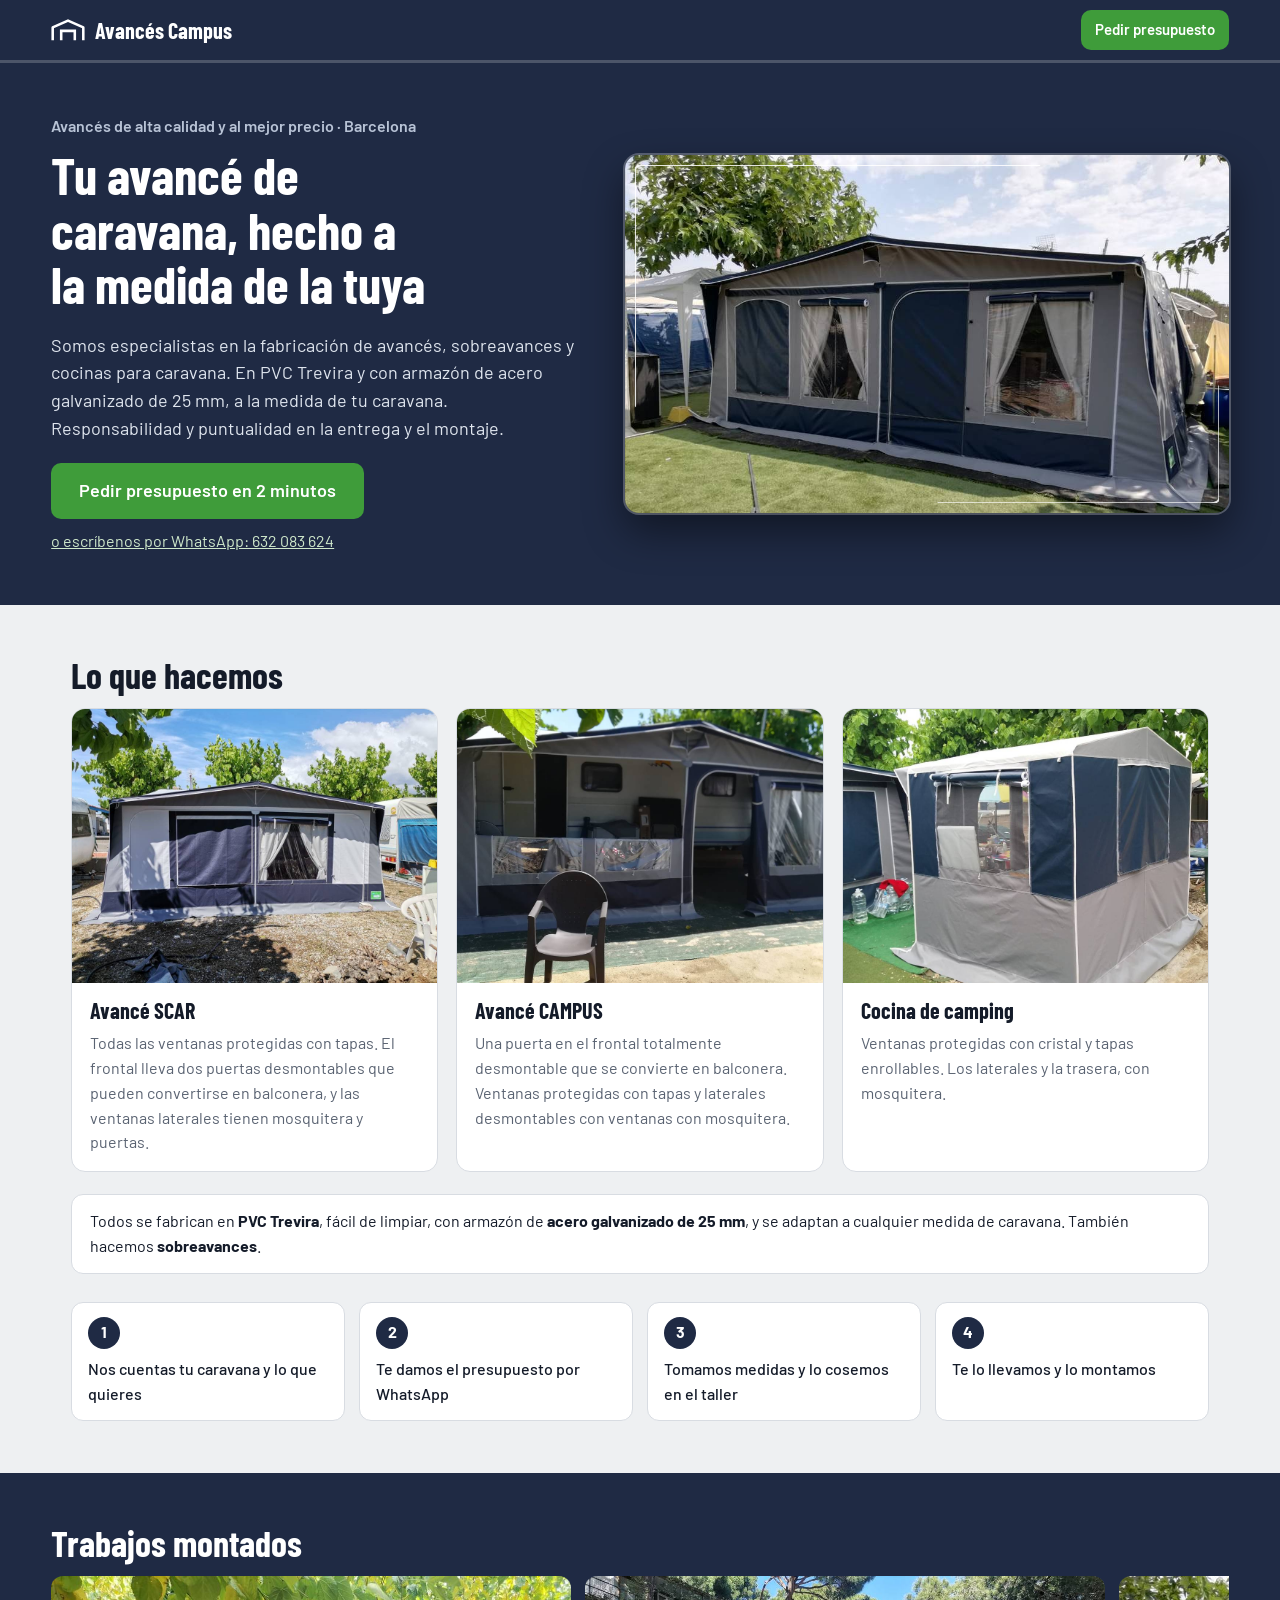
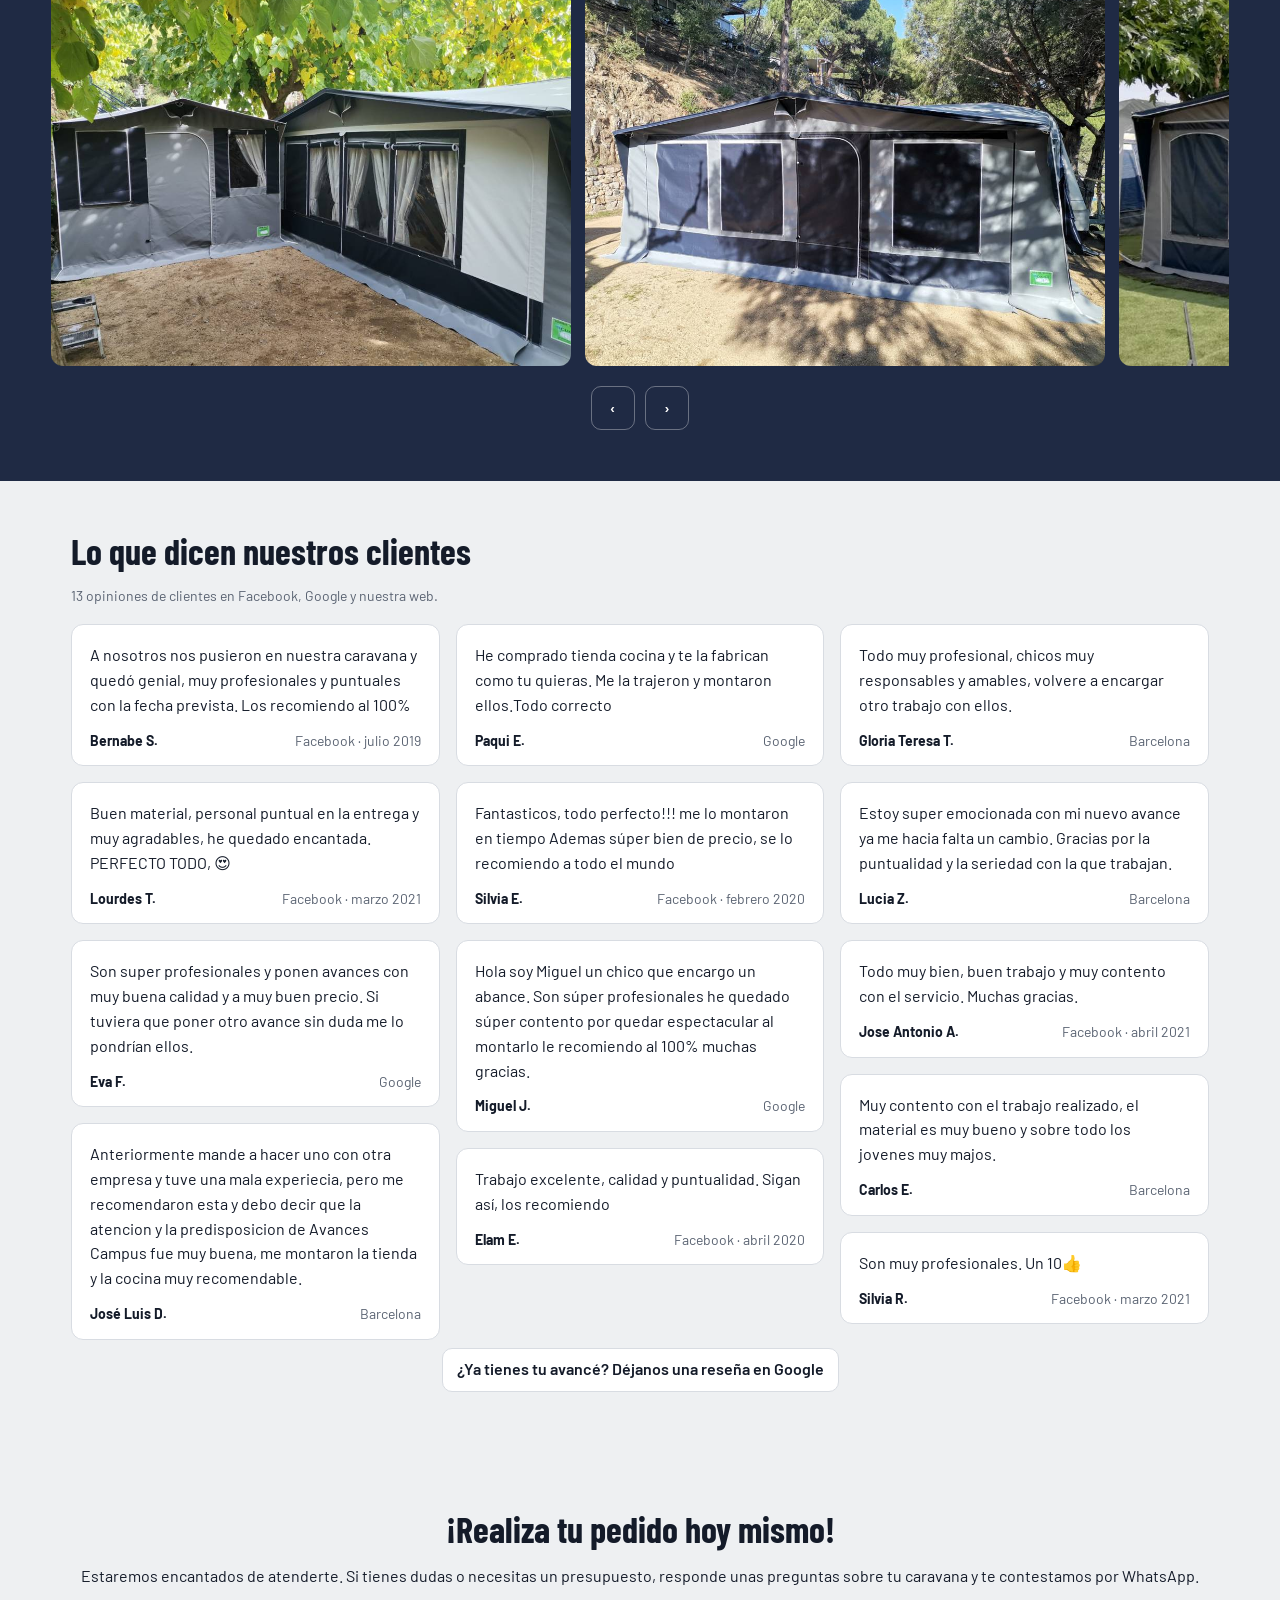
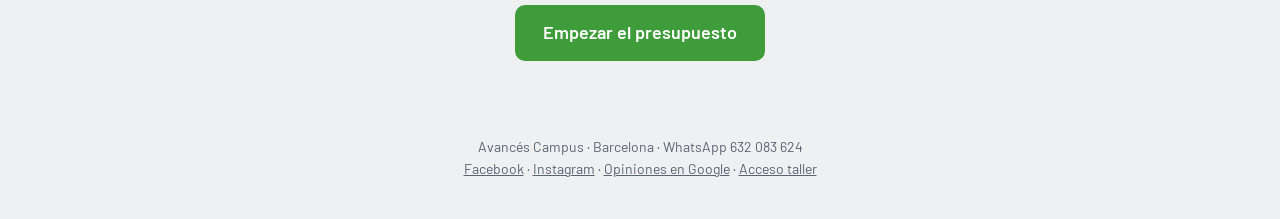
==== public/index.html @ 30e633c8 "Web de Avancés Campus: presupuesto por WhatsApp, reseñas y tablero del taller Co-Authored-By: Claude" ====
<!DOCTYPE html>
<html lang="es">
<head>
<meta charset="utf-8">
<meta name="viewport" content="width=device-width, initial-scale=1">
<title>Avancés Campus · Presupuesto</title>
<link rel="preconnect" href="https://fonts.googleapis.com">
<link rel="preconnect" href="https://fonts.gstatic.com" crossorigin>
<link href="https://fonts.googleapis.com/css2?family=Barlow+Condensed:wght@600;700&family=Barlow:wght@400;500;600&display=swap" rel="stylesheet">
<link rel="stylesheet" href="app.css">
</head>
<body>

<!-- ============ CARA DEL CLIENTE ============ -->
<div id="v-inicio" class="vista">
  <header class="top">
    <a class="marca" href="#"><span class="logo" aria-hidden="true">
      <svg viewBox="0 0 40 28"><path d="M2 26V11L20 3l18 8v15" fill="none" stroke="currentColor" stroke-width="3" stroke-linejoin="round"/><path d="M12 26V15h16v11" fill="none" stroke="currentColor" stroke-width="3"/></svg>
    </span>Avancés Campus</a>
    <a class="btn btn-sm" href="#presupuesto">Pedir presupuesto</a>
  </header>

  <section class="hero">
    <div class="hero-txt">
      <p class="kicker">Avancés de alta calidad y al mejor precio · Barcelona</p>
      <h1>Tu avancé de caravana, hecho a la medida de la tuya</h1>
      <p class="lead">Somos especialistas en la fabricación de avancés, sobreavances y cocinas para caravana. En PVC Trevira y con armazón de acero galvanizado de 25 mm, a la medida de tu caravana. Responsabilidad y puntualidad en la entrega y el montaje.</p>
      <div class="hero-cta">
        <a class="btn btn-big" href="#presupuesto">Pedir presupuesto en 2 minutos</a>
        <a class="link-wa" href="https://wa.me/34632083624" target="_blank" rel="noopener">o escríbenos por WhatsApp: 632 083 624</a>
      </div>
    </div>
    <figure class="hero-foto" id="hero3d"><img src="fotos/hero.jpg" alt="Avancé azul marino y gris montado en una caravana sobre césped" width="1000" height="593">
      <svg class="costura" viewBox="0 0 100 100" preserveAspectRatio="none" aria-hidden="true"><rect x="0" y="0" width="100" height="100" rx="1.5" pathLength="100"/></svg></figure>
  </section>

  <section class="band">
    <h2>Lo que hacemos</h2>
    <div class="productos">
      <article class="prod">
        <img src="fotos/frente.jpg" alt="Avancé con ventana con cortinas y panel delantero" loading="lazy" width="1000" height="750">
        <h3>Avancé SCAR</h3>
        <p>Todas las ventanas protegidas con tapas. El frontal lleva dos puertas desmontables que pueden convertirse en balconera, y las ventanas laterales tienen mosquitera y puertas.</p>
      </article>
      <article class="prod">
        <img src="fotos/abierto.jpg" alt="Avancé con el frontal abierto tipo balcón" loading="lazy" width="1000" height="1000">
        <h3>Avancé CAMPUS</h3>
        <p>Una puerta en el frontal totalmente desmontable que se convierte en balconera. Ventanas protegidas con tapas y laterales desmontables con ventanas con mosquitera.</p>
      </article>
      <article class="prod">
        <img src="fotos/cocina.jpg" alt="Cocina de camping de lona azul y gris" loading="lazy" width="1000" height="1000">
        <h3>Cocina de camping</h3>
        <p>Ventanas protegidas con cristal y tapas enrollables. Los laterales y la trasera, con mosquitera.</p>
      </article>
    </div>
    <p class="carac">Todos se fabrican en <b>PVC Trevira</b>, fácil de limpiar, con armazón de <b>acero galvanizado de 25 mm</b>, y se adaptan a cualquier medida de caravana. También hacemos <b>sobreavances</b>.</p>
    <ul class="pasos">
      <li><b>1</b>Nos cuentas tu caravana y lo que quieres</li>
      <li><b>2</b>Te damos el presupuesto por WhatsApp</li>
      <li><b>3</b>Tomamos medidas y lo cosemos en el taller</li>
      <li><b>4</b>Te lo llevamos y lo montamos</li>
    </ul>
  </section>

  <section class="band band-oscura">
    <h2>Trabajos montados</h2>
    <div class="galeria" id="galeria" tabindex="0">
      <img src="fotos/doble.jpg" alt="Avancé y sobreavance grises bajo un árbol">
      <img src="fotos/pinar.jpg" alt="Avancé gris y negro en un camping de pinos">
      <img src="fotos/hero.jpg" alt="Avancé azul marino y gris de lado">
      <img src="fotos/frente.jpg" alt="Avancé azul y gris de frente">
    </div>
    <div class="gal-nav"><button class="btn-ghost" data-gal="-1" aria-label="Foto anterior">‹</button><button class="btn-ghost" data-gal="1" aria-label="Foto siguiente">›</button></div>
  </section>

  <section class="band" id="opiniones">
    <h2>Lo que dicen nuestros clientes</h2>
    <p class="nota">13 opiniones de clientes en Facebook, Google y nuestra web.</p>
    <div class="resenas"><blockquote class="resena"><p>A nosotros nos pusieron en nuestra caravana y quedó genial, muy profesionales y puntuales con la fecha prevista. Los recomiendo al 100%</p><footer><b>Bernabe S.</b><span>Facebook · julio 2019</span></footer></blockquote><blockquote class="resena"><p>Buen material, personal puntual en la entrega y muy  agradables, he quedado encantada. PERFECTO TODO, 😍</p><footer><b>Lourdes T.</b><span>Facebook · marzo 2021</span></footer></blockquote><blockquote class="resena"><p>Son super profesionales y ponen avances con muy buena calidad y a muy buen precio. Si tuviera que poner otro avance sin duda me lo pondrían ellos.</p><footer><b>Eva F.</b><span>Google</span></footer></blockquote><blockquote class="resena"><p>Anteriormente mande a hacer uno con otra empresa y tuve una mala experiecia, pero me recomendaron esta y debo decir que la atencion y la predisposicion de Avances Campus fue muy buena, me montaron la tienda y la cocina muy recomendable.</p><footer><b>José Luis D.</b><span>Barcelona</span></footer></blockquote><blockquote class="resena"><p>He comprado tienda cocina y te la fabrican como tu quieras. Me la trajeron y montaron ellos.Todo correcto</p><footer><b>Paqui E.</b><span>Google</span></footer></blockquote><blockquote class="resena"><p>Fantasticos, todo perfecto!!! me lo montaron en tiempo  Ademas súper bien de precio, se lo recomiendo a todo el mundo</p><footer><b>Silvia E.</b><span>Facebook · febrero 2020</span></footer></blockquote><blockquote class="resena"><p>Hola soy Miguel un chico que encargo un abance. Son súper profesionales he quedado súper contento por quedar espectacular al montarlo le recomiendo al 100% muchas gracias.</p><footer><b>Miguel J.</b><span>Google</span></footer></blockquote><blockquote class="resena"><p>Trabajo excelente, calidad y puntualidad. Sigan así, los recomiendo</p><footer><b>Elam E.</b><span>Facebook · abril 2020</span></footer></blockquote><blockquote class="resena"><p>Todo muy profesional, chicos muy responsables y amables, volvere a encargar otro trabajo con ellos.</p><footer><b>Gloria Teresa T.</b><span>Barcelona</span></footer></blockquote><blockquote class="resena"><p>Estoy super emocionada con mi nuevo avance ya me hacia falta un cambio. Gracias por la puntualidad y la seriedad con la que trabajan.</p><footer><b>Lucia Z.</b><span>Barcelona</span></footer></blockquote><blockquote class="resena"><p>Todo muy bien, buen trabajo y muy contento con el servicio. Muchas gracias.</p><footer><b>Jose Antonio A.</b><span>Facebook · abril 2021</span></footer></blockquote><blockquote class="resena"><p>Muy contento con el trabajo realizado, el material es muy bueno y sobre todo los jovenes muy majos.</p><footer><b>Carlos E.</b><span>Barcelona</span></footer></blockquote><blockquote class="resena"><p>Son muy profesionales. Un 10👍</p><footer><b>Silvia R.</b><span>Facebook · marzo 2021</span></footer></blockquote></div>
    <p class="resena-cta"><a class="btn-ghost" href="https://g.page/r/CXSNRuQOZRI6EBE/review" target="_blank" rel="noopener">¿Ya tienes tu avancé? Déjanos una reseña en Google</a></p>
  </section>

  <section class="band cierre">
    <h2>¡Realiza tu pedido hoy mismo!</h2>
    <p>Estaremos encantados de atenderte. Si tienes dudas o necesitas un presupuesto, responde unas preguntas sobre tu caravana y te contestamos por WhatsApp.</p>
    <a class="btn btn-big" href="#presupuesto">Empezar el presupuesto</a>
  </section>
  <footer class="pie">Avancés Campus · Barcelona · WhatsApp 632 083 624<br><a href="https://www.facebook.com/CampusAvance" target="_blank" rel="noopener">Facebook</a> · <a href="https://instagram.com/avancescampus" target="_blank" rel="noopener">Instagram</a> · <a href="https://g.page/r/CXSNRuQOZRI6EBE/review" target="_blank" rel="noopener">Opiniones en Google</a> · <a href="#taller">Acceso taller</a></footer>
</div>

<div id="v-presupuesto" class="vista" hidden>
  <header class="top">
    <a class="marca" href="#">‹ Avancés Campus</a>
    <span class="paso-n" id="paso-n"></span>
  </header>
  <div class="progreso"><i id="barra"></i></div>
  <main class="wizard" id="wizard"></main>
</div>

<!-- ============ CARA DEL TALLER ============ -->
<div id="v-taller" class="vista" hidden>
  <div id="taller"></div>
</div>

<div id="modal" class="modal" hidden><div class="modal-caja" role="dialog" aria-modal="true" id="modal-caja"></div></div>
<div id="aviso" class="aviso" role="status" hidden></div>

<script src="app.js"></script>
</body>
</html>
---- public/app.css ----
/*
VOICE: taller de oficio, directo y amable; botones grandes para manos ocupadas.
IDEA: la lona del avancé — paneles azul marino y gris con ribete blanco, cosidos.
PICTURE: fotos reales de los avancés montados; en el taller, el tablero es la imagen.
COLOUR and TYPE: azul marino de la lona, gris lona, ribete blanco y verde de la etiqueta del taller. Barlow Condensed + Barlow.
LAYOUT: una columna en móvil; tablero en columnas con desplazamiento lateral.
*/
:root{color-scheme:light dark;
  --bg:light-dark(#eef0f2,#10151f);--card:light-dark(#fff,#18202d);--ink:light-dark(#141b29,#eef1f5);
  --soft:light-dark(#5a6372,#a3acb9);--navy:#1f2a44;--navy2:light-dark(#1f2a44,#2c3a5c);--lona:light-dark(#c9ced5,#3a4556);
  --line:light-dark(#d8dce2,#2a3445);--verde:#3f9c3a;--verde-ink:#fff;--rojo:light-dark(#c62828,#ff6b6b);--amar:light-dark(#fff4d6,#3b3218)}
:root[data-theme=light]{color-scheme:light}:root[data-theme=dark]{color-scheme:dark}
*{box-sizing:border-box;min-width:0}
html{scroll-padding-top:72px}
body{margin:0;background:var(--bg);color:var(--ink);font:16px/1.55 Barlow,system-ui,sans-serif;overflow-x:clip}
h1,h2,h3{font-family:"Barlow Condensed",Barlow,sans-serif;line-height:1.05;margin:0 0 .4em;text-wrap:balance}
h1{font-size:clamp(34px,5vw,52px)}h2{font-size:clamp(26px,3.4vw,36px)}h3{font-size:22px}
a{color:inherit}
button,input,select,textarea{font:inherit;font-size:16px;color:inherit}
:focus-visible{outline:3px solid var(--verde);outline-offset:2px}
[hidden]{display:none!important}

.btn{display:inline-flex;align-items:center;justify-content:center;gap:.4em;min-height:48px;padding:0 22px;border:0;border-radius:10px;
  background:var(--verde);color:var(--verde-ink);font-weight:600;text-decoration:none;cursor:pointer}
.btn:hover{filter:brightness(1.07)}
.btn-big{min-height:56px;font-size:18px;padding:0 28px}
.btn-sm{min-height:40px;padding:0 14px;font-size:15px}
.btn-sec{background:var(--navy2);color:#fff}
.btn-ghost{min-height:44px;min-width:44px;padding:0 14px;border:1.5px solid var(--line);border-radius:10px;background:var(--card);cursor:pointer;font-weight:600}
.btn-ghost:hover{border-color:var(--soft)}
.btn-peligro{color:var(--rojo)}

.top{position:sticky;top:0;z-index:5;display:flex;justify-content:space-between;align-items:center;gap:12px;padding:10px max(4vw,14px);
  background:var(--navy);color:#fff;border-bottom:3px solid #fff3}
.marca{display:flex;align-items:center;gap:10px;font:700 22px "Barlow Condensed",sans-serif;text-decoration:none;color:#fff}
.logo svg{width:34px;height:24px;display:block}

.hero{display:grid;grid-template-columns:minmax(0,1fr) minmax(0,1.15fr);gap:clamp(20px,4vw,48px);align-items:center;
  padding:clamp(24px,4vw,56px) max(4vw,16px);background:var(--navy);color:#fff}
.kicker{margin:0 0 8px;color:#b8c3d6;font-weight:600}
.lead{font-size:18px;color:#dfe5ee;max-width:56ch}
.hero-cta{display:flex;flex-direction:column;align-items:flex-start;gap:10px;margin-top:20px}
.link-wa{color:#cfe8cb}
.hero{perspective:1100px}
.hero-foto{position:relative;margin:0;border-radius:14px;overflow:hidden;box-shadow:0 0 0 2px #ffffff40,0 18px 40px #0007;transition:transform .25s ease-out;will-change:transform}
.costura{position:absolute;inset:10px;width:calc(100% - 20px);height:calc(100% - 20px);pointer-events:none}
.costura rect{fill:none;stroke:#fff;stroke-width:2;vector-effect:non-scaling-stroke;stroke-dasharray:100;stroke-dashoffset:0;opacity:.85}
.costura.cosida rect{stroke-dasharray:1.1 .7}
@media (hover:hover) and (min-width:861px) and (prefers-reduced-motion:no-preference){
  .anima .hero-foto img{animation:destapa 1.1s cubic-bezier(.2,.7,.2,1) both}
  .anima .costura rect{animation:cose 2.2s .5s ease-in-out both}
  @keyframes destapa{from{clip-path:inset(0 100% 0 0);transform:scale(1.06)}to{clip-path:inset(0 0 0 0);transform:scale(1)}}
  @keyframes cose{from{stroke-dashoffset:100}to{stroke-dashoffset:0}}
}
.hero-foto img{display:block;width:100%;height:auto}

.band{padding:clamp(28px,4vw,64px) max(4vw,16px);max-width:1240px;margin:0 auto}
.band-oscura{max-width:none;background:var(--navy2);color:#fff}
.productos{display:grid;grid-template-columns:repeat(3,minmax(0,1fr));gap:18px}
.prod{background:var(--card);border-radius:14px;overflow:hidden;border:1px solid var(--line)}
.prod img{width:100%;height:auto;aspect-ratio:4/3;object-fit:cover;display:block}
.prod h3,.prod p{padding:0 18px}.prod h3{margin-top:16px}.prod p{color:var(--soft);margin-top:0}
.pasos{list-style:none;padding:0;margin:28px 0 0;display:grid;grid-template-columns:repeat(4,minmax(0,1fr));gap:14px}
.pasos li{background:var(--card);border-radius:12px;padding:14px 16px;border:1px solid var(--line);font-weight:500}
.pasos b{display:grid;place-items:center;width:32px;height:32px;margin-bottom:8px;border-radius:50%;background:var(--navy2);color:#fff}
.galeria{display:flex;gap:14px;overflow-x:auto;scroll-snap-type:x mandatory;padding-bottom:6px;max-width:1240px;margin:0 auto}
.galeria img{flex:0 0 min(78vw,520px);height:auto;aspect-ratio:4/3;object-fit:cover;border-radius:12px;scroll-snap-align:start}
.gal-nav{display:flex;gap:10px;justify-content:center;margin-top:14px}
.gal-nav .btn-ghost{background:transparent;color:#fff;border-color:#ffffff55}
.carac{margin:22px 0 0;padding:14px 18px;border-radius:12px;background:var(--card);border:1px solid var(--line)}
.resenas{columns:3 280px;column-gap:16px;margin-top:18px}
.resena{break-inside:avoid;margin:0 0 16px;padding:18px 18px 14px;border-radius:12px;background:var(--card);border:1px solid var(--line)}
.resena p{margin:0 0 12px;font-size:16px}
.resena footer{display:flex;flex-wrap:wrap;justify-content:space-between;gap:4px 10px;font-size:14px;color:var(--soft)}
.resena footer b{color:var(--ink)}
.resena-cta{text-align:center;margin-top:8px}.resena-cta .btn-ghost{display:inline-flex;align-items:center;text-decoration:none}
.cierre{text-align:center}
.pie{padding:24px 16px 40px;text-align:center;color:var(--soft);font-size:14px}

/* ---- asistente de presupuesto ---- */
.progreso{height:6px;background:var(--lona)}.progreso i{display:block;height:100%;width:0;background:var(--verde);transition:width .3s}
.paso-n{color:#cfd6e2;font-size:15px}
.wizard{max-width:640px;margin:0 auto;padding:clamp(24px,6vh,64px) 18px 40px}
.preg{animation:entra .25s ease-out}
@keyframes entra{from{opacity:0;transform:translateY(10px)}}
@media (prefers-reduced-motion:reduce){.preg{animation:none}.progreso i{transition:none}}
.preg h2{font-size:clamp(28px,5vw,40px)}
.ayuda{color:var(--soft);margin:-4px 0 18px}
.opciones{display:grid;gap:10px}
.op{display:flex;align-items:center;gap:12px;width:100%;min-height:56px;padding:12px 16px;text-align:left;border:2px solid var(--line);
  border-radius:12px;background:var(--card);cursor:pointer;font-weight:500}
.op:hover{border-color:var(--soft)}
.op[aria-pressed=true]{border-color:var(--verde);background:light-dark(#eef8ec,#1b2e1c)}
.op small{display:block;color:var(--soft);font-weight:400}
.op .n{flex:none;display:grid;place-items:center;width:28px;height:28px;border-radius:7px;background:var(--bg);font-size:14px;font-weight:600}
.campo{width:100%;min-height:56px;padding:12px 14px;border:2px solid var(--line);border-radius:12px;background:var(--card)}
.campo:focus{border-color:var(--verde);outline:0}
.error{color:var(--rojo);min-height:1.5em;margin:8px 0 0;font-weight:500}
.nav-preg{display:flex;justify-content:space-between;gap:10px;margin-top:22px}
.resumen{list-style:none;padding:0;margin:0 0 18px;border:1px solid var(--line);border-radius:12px;background:var(--card)}
.resumen li{display:grid;grid-template-columns:minmax(0,1fr) auto;gap:4px 10px;padding:12px 16px;border-top:1px solid var(--line)}
.resumen li:first-child{border-top:0}
.resumen span{color:var(--soft);font-size:14px;grid-column:1}.resumen b{grid-column:1;font-weight:600}
.resumen button{grid-column:2;grid-row:1/3;align-self:center;background:none;border:0;color:var(--verde);cursor:pointer;font-weight:600;min-height:44px}
.check{display:flex;gap:12px;align-items:flex-start;padding:14px;border-radius:12px;background:var(--card);border:1px solid var(--line);font-size:15px}
.check input{width:24px;height:24px;flex:none;margin-top:2px;accent-color:var(--verde)}
.fin{text-align:center}
.fin .tick{width:72px;height:72px;margin:0 auto 16px;border-radius:50%;background:var(--verde);color:#fff;display:grid;place-items:center;font-size:38px}

/* ---- taller ---- */
.t-top{position:sticky;top:0;z-index:5;display:flex;flex-wrap:wrap;gap:10px;align-items:center;padding:10px max(3vw,12px);background:var(--navy);color:#fff}
.t-top .marca{font-size:20px;margin-right:auto}
.t-top .btn-ghost{background:#ffffff14;border-color:#ffffff40;color:#fff}
.t-busca{flex:1 1 220px;min-height:44px;padding:0 14px;border-radius:10px;border:0;background:#fff;color:#141b29}
.t-ejemplo{display:flex;flex-wrap:wrap;gap:10px;align-items:center;justify-content:space-between;margin:12px max(3vw,12px) 0;padding:10px 14px;border-radius:10px;background:var(--amar);font-size:15px}
.tablero{display:flex;gap:12px;overflow-x:auto;padding:14px max(3vw,12px) 30px;align-items:flex-start;scroll-snap-type:x proximity}
.col{flex:0 0 280px;background:light-dark(#e2e6eb,#151c28);border-radius:12px;padding:10px;scroll-snap-align:start;min-height:160px}
.col.sobre{outline:3px dashed var(--verde)}
.col h3{display:flex;justify-content:space-between;font-size:19px;margin:2px 4px 10px}
.col h3 span{font:600 14px Barlow,sans-serif;color:var(--soft);background:var(--card);border-radius:20px;padding:2px 9px}
.tarjeta{display:block;width:100%;text-align:left;background:var(--card);border:1px solid var(--line);border-left:5px solid var(--navy2);border-radius:10px;
  padding:10px 12px;margin-bottom:8px;cursor:pointer}
.tarjeta:hover{border-color:var(--soft)}
.tarjeta b{display:block;font-size:17px}.tarjeta span{display:block;color:var(--soft);font-size:14px}
.tarjeta .meta{display:flex;flex-wrap:wrap;gap:6px;margin-top:6px}
.chip{font-style:normal;font-size:13px;padding:2px 8px;border-radius:20px;background:var(--bg);color:var(--soft);white-space:nowrap}
.chip.tarde{background:light-dark(#fde8e8,#3a1d1d);color:var(--rojo);font-weight:600}
.chip.falta{background:var(--amar);color:light-dark(#7a5a00,#f3d27a)}
.vacia{color:var(--soft);font-size:14px;padding:6px 4px}

.modal{position:fixed;inset:0;z-index:20;background:#0009;display:grid;place-items:center;padding:12px}
.modal-caja{width:min(720px,100%);max-height:calc(100vh - 24px);overflow:auto;background:var(--bg);border-radius:14px;padding:20px clamp(16px,3vw,28px) 24px}
.m-cab{display:flex;justify-content:space-between;gap:12px;align-items:flex-start}
.m-cerrar{flex:none}
.grid2{display:grid;grid-template-columns:repeat(2,minmax(0,1fr));gap:12px}
.fld{display:block}.fld>span{display:block;font-size:14px;color:var(--soft);margin-bottom:4px;font-weight:500}
.fld input,.fld select,.fld textarea{width:100%;min-height:46px;padding:10px 12px;border:1.5px solid var(--line);border-radius:10px;background:var(--card)}
.fld textarea{min-height:90px;resize:vertical}
.seccion{margin-top:22px;padding-top:16px;border-top:1px solid var(--line)}
.seccion h3{font-size:20px}
.fases{display:flex;flex-wrap:wrap;gap:8px;align-items:center}
.fase-act{font-weight:600;padding:8px 14px;border-radius:10px;background:var(--navy2);color:#fff}
.acciones{display:flex;flex-wrap:wrap;gap:10px;margin-top:18px}
.hist{list-style:none;padding:0;margin:0;color:var(--soft);font-size:14px}
.nota{font-size:14px;color:var(--soft)}
.pin{max-width:360px;margin:12vh auto;padding:24px;text-align:center}
.pin input{text-align:center;letter-spacing:.4em;font-size:24px}
.aviso{position:fixed;left:50%;bottom:18px;transform:translateX(-50%);z-index:30;background:var(--navy);color:#fff;padding:12px 18px;border-radius:10px;box-shadow:0 8px 24px #0005;max-width:92vw}

@media(max-width:860px){.hero{grid-template-columns:minmax(0,1fr)}.hero-foto{order:-1}.productos{grid-template-columns:minmax(0,1fr)}.pasos{grid-template-columns:repeat(2,minmax(0,1fr))}}
@media(max-width:600px){.grid2{grid-template-columns:minmax(0,1fr)}.top .btn-sm{display:none}.col{flex-basis:84vw}}
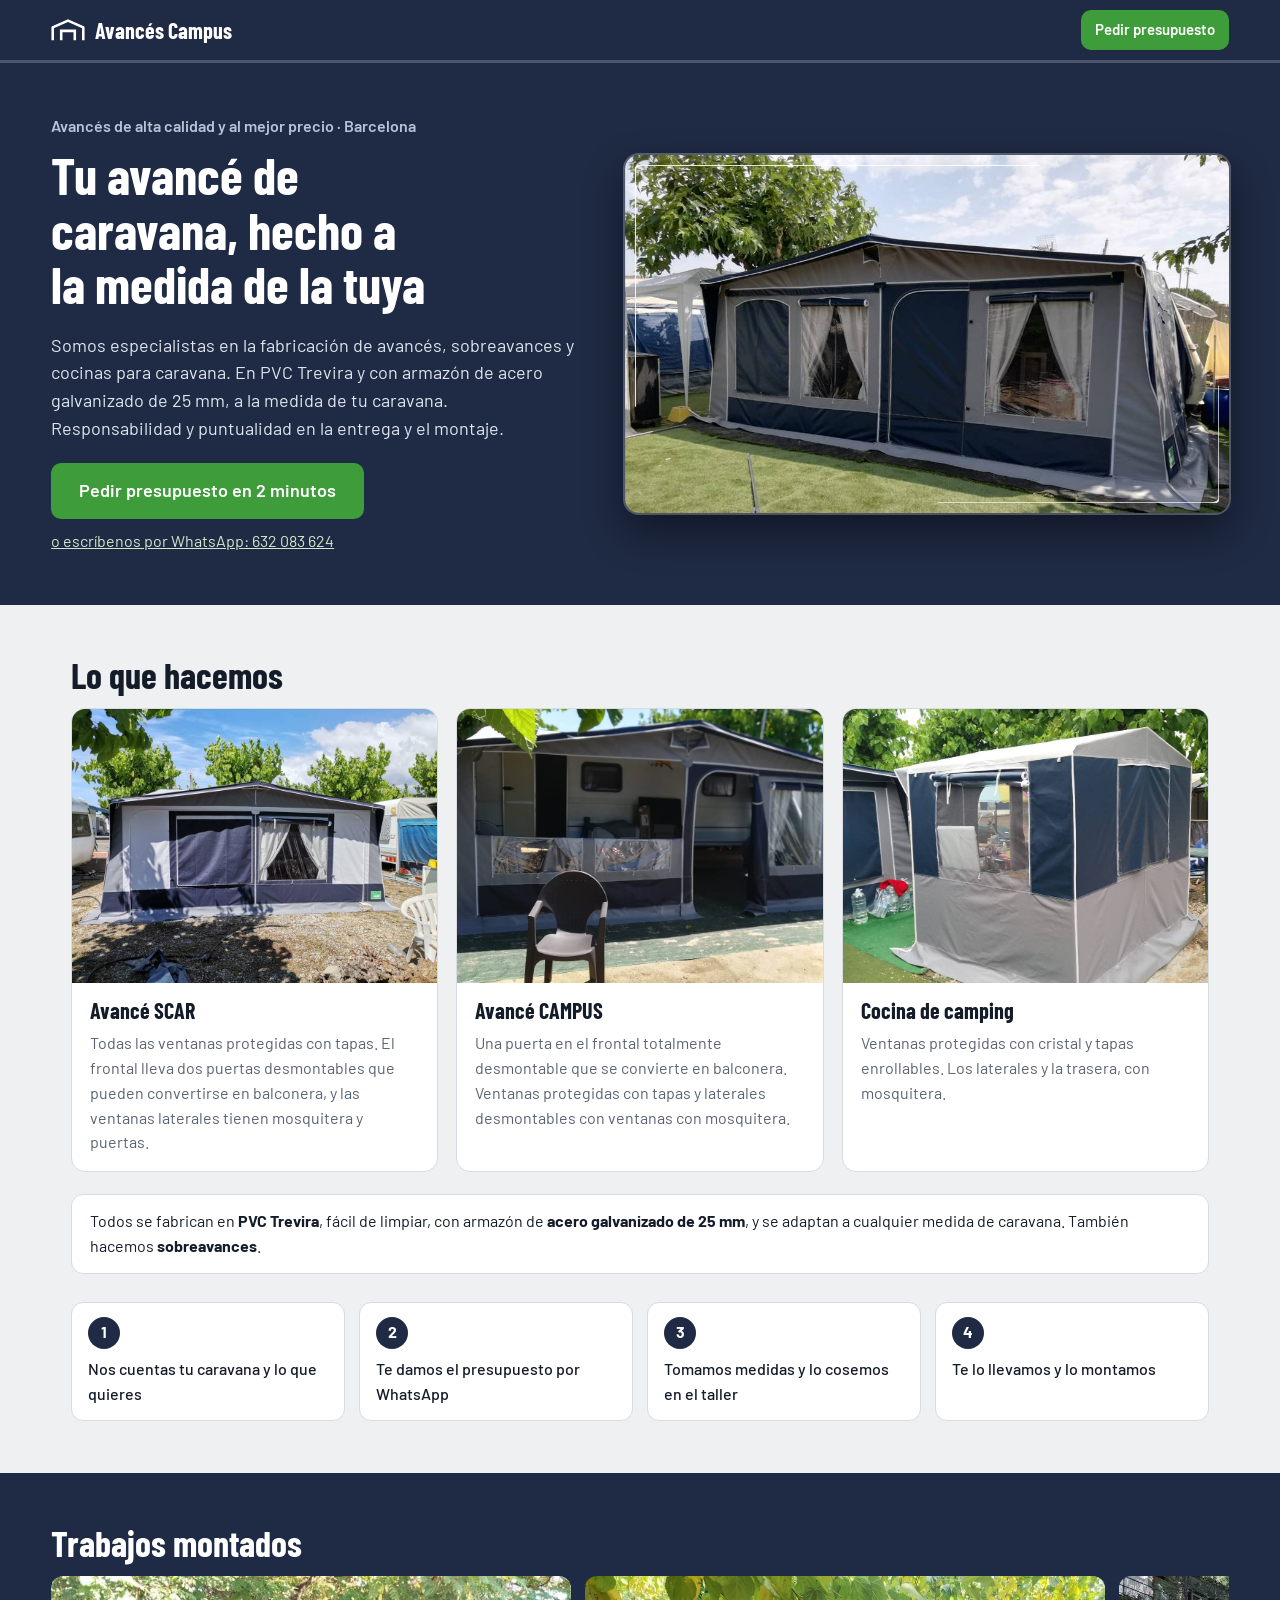
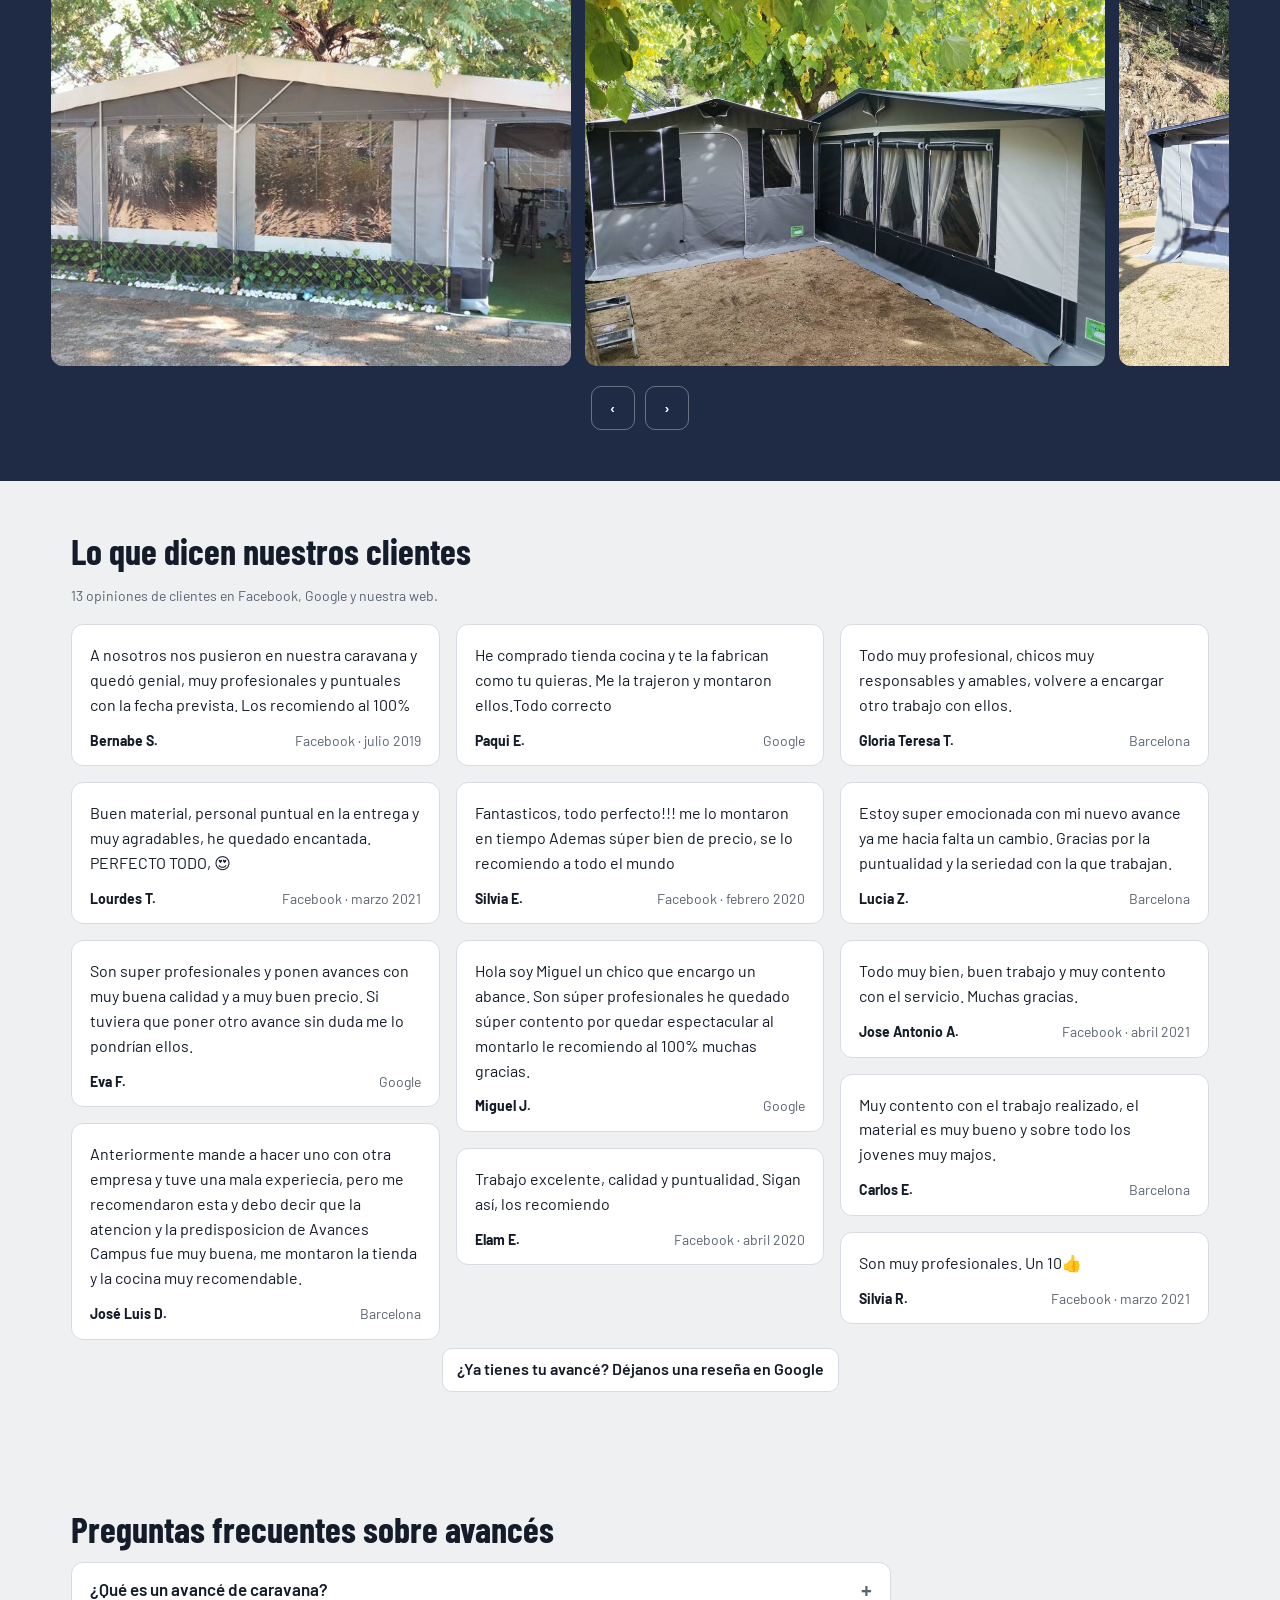
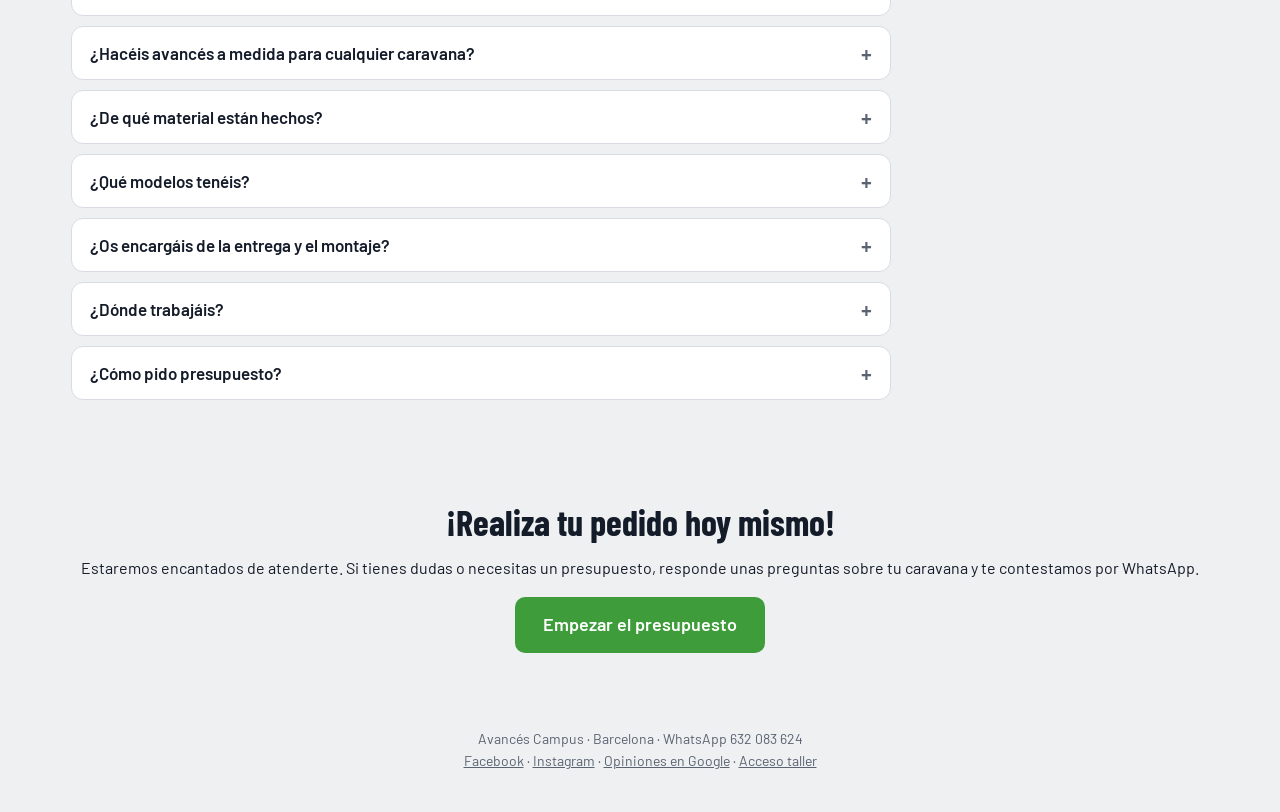
==== commit 83b66a69: "SEO/AEO: metadatos, datos estructurados, preguntas frecuentes, sitemap, llms.txt y foto de cliente C" ====
--- a/public/index.html
+++ b/public/index.html
@@ -3,7 +3,22 @@
 <head>
 <meta charset="utf-8">
 <meta name="viewport" content="width=device-width, initial-scale=1">
-<title>Avancés Campus · Presupuesto</title>
+<title>Avancés para caravana a medida en Barcelona | Avancés Campus</title>
+<meta name="description" content="Fabricamos avancés, sobreavances y cocinas de camping a medida para tu caravana en Barcelona. PVC Trevira y acero galvanizado de 25 mm, con entrega y montaje. Pide presupuesto por WhatsApp.">
+<link rel="canonical" href="https://avances.andresrendon.com/">
+<meta name="robots" content="index,follow">
+<meta property="og:type" content="website">
+<meta property="og:locale" content="es_ES">
+<meta property="og:site_name" content="Avancés Campus">
+<meta property="og:title" content="Avancés para caravana a medida en Barcelona | Avancés Campus">
+<meta property="og:description" content="Avancés, sobreavances y cocinas de camping a medida. Entrega y montaje en tu camping. Presupuesto por WhatsApp.">
+<meta property="og:url" content="https://avances.andresrendon.com/">
+<meta property="og:image" content="https://avances.andresrendon.com/fotos/og.jpg">
+<meta name="twitter:card" content="summary_large_image">
+<meta name="theme-color" content="#1f2a44">
+<link rel="preload" as="image" href="fotos/hero.jpg">
+<script type="application/ld+json">{"@context": "https://schema.org", "@type": "LocalBusiness", "@id": "https://avances.andresrendon.com/#negocio", "name": "Avancés Campus", "description": "Taller especializado en la fabricación a medida de avancés, sobreavances y cocinas de camping para caravanas, en PVC Trevira con armazón de acero galvanizado de 25 mm. Entrega y montaje.", "url": "https://avances.andresrendon.com/", "telephone": "+34632083624", "image": "https://avances.andresrendon.com/fotos/og.jpg", "areaServed": [{"@type": "City", "name": "Barcelona"}, {"@type": "AdministrativeArea", "name": "Cataluña"}], "address": {"@type": "PostalAddress", "addressLocality": "Barcelona", "addressCountry": "ES"}, "sameAs": ["https://www.facebook.com/CampusAvance", "https://instagram.com/avancescampus"], "makesOffer": [{"@type": "Offer", "itemOffered": {"@type": "Product", "name": "Avancé SCAR", "description": "Avancé para caravana con ventanas con tapas, dos puertas frontales desmontables convertibles en balconera y ventanas laterales con mosquitera."}}, {"@type": "Offer", "itemOffered": {"@type": "Product", "name": "Avancé CAMPUS", "description": "Avancé para caravana con puerta frontal totalmente desmontable que se convierte en balconera, laterales desmontables y ventanas con mosquitera."}}, {"@type": "Offer", "itemOffered": {"@type": "Product", "name": "Cocina para camping", "description": "Cocina de camping con ventanas de cristal y tapas enrollables, laterales y trasera con mosquitera."}}, {"@type": "Offer", "itemOffered": {"@type": "Product", "name": "Sobreavance", "description": "Sobreavance a medida para caravana."}}]}</script>
+<script type="application/ld+json">{"@context": "https://schema.org", "@type": "FAQPage", "mainEntity": [{"@type": "Question", "name": "¿Qué es un avancé de caravana?", "acceptedAnswer": {"@type": "Answer", "text": "Es la tienda de lona que se monta pegada al lateral de la caravana y se engancha a su carril. Amplía el espacio para comer, guardar cosas o estar a la sombra. Avancés Campus los fabrica a la medida de cada caravana."}}, {"@type": "Question", "name": "¿Hacéis avancés a medida para cualquier caravana?", "acceptedAnswer": {"@type": "Answer", "text": "Sí. Todos los avancés se adaptan a cualquier medida de caravana. Si no sabes la medida del carril, la tomamos nosotros."}}, {"@type": "Question", "name": "¿De qué material están hechos?", "acceptedAnswer": {"@type": "Answer", "text": "De PVC Trevira, que se limpia fácilmente, con armazón de acero galvanizado de 25 mm."}}, {"@type": "Question", "name": "¿Qué modelos tenéis?", "acceptedAnswer": {"@type": "Answer", "text": "El Avancé SCAR, con dos puertas frontales desmontables; el Avancé CAMPUS, con el frontal que se quita entero y queda como un balcón; cocinas para camping con ventanas de cristal; y sobreavances."}}, {"@type": "Question", "name": "¿Os encargáis de la entrega y el montaje?", "acceptedAnswer": {"@type": "Answer", "text": "Sí. Te lo llevamos y te lo montamos en tu camping, con responsabilidad y puntualidad."}}, {"@type": "Question", "name": "¿Dónde trabajáis?", "acceptedAnswer": {"@type": "Answer", "text": "En Barcelona y alrededores. Muchos de nuestros clientes tienen la caravana en campings de la costa catalana. Pregúntanos por tu camping."}}, {"@type": "Question", "name": "¿Cómo pido presupuesto?", "acceptedAnswer": {"@type": "Answer", "text": "Rellena el presupuesto de esta web en 2 minutos o escríbenos por WhatsApp al 632 083 624. Te contestamos por WhatsApp."}}]}</script>
 <link rel="preconnect" href="https://fonts.googleapis.com">
 <link rel="preconnect" href="https://fonts.gstatic.com" crossorigin>
 <link href="https://fonts.googleapis.com/css2?family=Barlow+Condensed:wght@600;700&family=Barlow:wght@400;500;600&display=swap" rel="stylesheet">
@@ -65,6 +80,7 @@
   <section class="band band-oscura">
     <h2>Trabajos montados</h2>
     <div class="galeria" id="galeria" tabindex="0">
+      <img src="fotos/cliente.jpg" alt="Avancé gris con techo beige y grandes ventanas transparentes montado en un camping, con la puerta abierta">
       <img src="fotos/doble.jpg" alt="Avancé y sobreavance grises bajo un árbol">
       <img src="fotos/pinar.jpg" alt="Avancé gris y negro en un camping de pinos">
       <img src="fotos/hero.jpg" alt="Avancé azul marino y gris de lado">
@@ -78,6 +94,11 @@
     <p class="nota">13 opiniones de clientes en Facebook, Google y nuestra web.</p>
     <div class="resenas"><blockquote class="resena"><p>A nosotros nos pusieron en nuestra caravana y quedó genial, muy profesionales y puntuales con la fecha prevista. Los recomiendo al 100%</p><footer><b>Bernabe S.</b><span>Facebook · julio 2019</span></footer></blockquote><blockquote class="resena"><p>Buen material, personal puntual en la entrega y muy  agradables, he quedado encantada. PERFECTO TODO, 😍</p><footer><b>Lourdes T.</b><span>Facebook · marzo 2021</span></footer></blockquote><blockquote class="resena"><p>Son super profesionales y ponen avances con muy buena calidad y a muy buen precio. Si tuviera que poner otro avance sin duda me lo pondrían ellos.</p><footer><b>Eva F.</b><span>Google</span></footer></blockquote><blockquote class="resena"><p>Anteriormente mande a hacer uno con otra empresa y tuve una mala experiecia, pero me recomendaron esta y debo decir que la atencion y la predisposicion de Avances Campus fue muy buena, me montaron la tienda y la cocina muy recomendable.</p><footer><b>José Luis D.</b><span>Barcelona</span></footer></blockquote><blockquote class="resena"><p>He comprado tienda cocina y te la fabrican como tu quieras. Me la trajeron y montaron ellos.Todo correcto</p><footer><b>Paqui E.</b><span>Google</span></footer></blockquote><blockquote class="resena"><p>Fantasticos, todo perfecto!!! me lo montaron en tiempo  Ademas súper bien de precio, se lo recomiendo a todo el mundo</p><footer><b>Silvia E.</b><span>Facebook · febrero 2020</span></footer></blockquote><blockquote class="resena"><p>Hola soy Miguel un chico que encargo un abance. Son súper profesionales he quedado súper contento por quedar espectacular al montarlo le recomiendo al 100% muchas gracias.</p><footer><b>Miguel J.</b><span>Google</span></footer></blockquote><blockquote class="resena"><p>Trabajo excelente, calidad y puntualidad. Sigan así, los recomiendo</p><footer><b>Elam E.</b><span>Facebook · abril 2020</span></footer></blockquote><blockquote class="resena"><p>Todo muy profesional, chicos muy responsables y amables, volvere a encargar otro trabajo con ellos.</p><footer><b>Gloria Teresa T.</b><span>Barcelona</span></footer></blockquote><blockquote class="resena"><p>Estoy super emocionada con mi nuevo avance ya me hacia falta un cambio. Gracias por la puntualidad y la seriedad con la que trabajan.</p><footer><b>Lucia Z.</b><span>Barcelona</span></footer></blockquote><blockquote class="resena"><p>Todo muy bien, buen trabajo y muy contento con el servicio. Muchas gracias.</p><footer><b>Jose Antonio A.</b><span>Facebook · abril 2021</span></footer></blockquote><blockquote class="resena"><p>Muy contento con el trabajo realizado, el material es muy bueno y sobre todo los jovenes muy majos.</p><footer><b>Carlos E.</b><span>Barcelona</span></footer></blockquote><blockquote class="resena"><p>Son muy profesionales. Un 10👍</p><footer><b>Silvia R.</b><span>Facebook · marzo 2021</span></footer></blockquote></div>
     <p class="resena-cta"><a class="btn-ghost" href="https://g.page/r/CXSNRuQOZRI6EBE/review" target="_blank" rel="noopener">¿Ya tienes tu avancé? Déjanos una reseña en Google</a></p>
+  </section>
+
+  <section class="band" id="preguntas">
+    <h2>Preguntas frecuentes sobre avancés</h2>
+    <div class="faqs"><details class="faq"><summary>¿Qué es un avancé de caravana?</summary><p>Es la tienda de lona que se monta pegada al lateral de la caravana y se engancha a su carril. Amplía el espacio para comer, guardar cosas o estar a la sombra. Avancés Campus los fabrica a la medida de cada caravana.</p></details><details class="faq"><summary>¿Hacéis avancés a medida para cualquier caravana?</summary><p>Sí. Todos los avancés se adaptan a cualquier medida de caravana. Si no sabes la medida del carril, la tomamos nosotros.</p></details><details class="faq"><summary>¿De qué material están hechos?</summary><p>De PVC Trevira, que se limpia fácilmente, con armazón de acero galvanizado de 25 mm.</p></details><details class="faq"><summary>¿Qué modelos tenéis?</summary><p>El Avancé SCAR, con dos puertas frontales desmontables; el Avancé CAMPUS, con el frontal que se quita entero y queda como un balcón; cocinas para camping con ventanas de cristal; y sobreavances.</p></details><details class="faq"><summary>¿Os encargáis de la entrega y el montaje?</summary><p>Sí. Te lo llevamos y te lo montamos en tu camping, con responsabilidad y puntualidad.</p></details><details class="faq"><summary>¿Dónde trabajáis?</summary><p>En Barcelona y alrededores. Muchos de nuestros clientes tienen la caravana en campings de la costa catalana. Pregúntanos por tu camping.</p></details><details class="faq"><summary>¿Cómo pido presupuesto?</summary><p>Rellena el presupuesto de esta web en 2 minutos o escríbenos por WhatsApp al 632 083 624. Te contestamos por WhatsApp.</p></details></div>
   </section>
 
   <section class="band cierre">
--- a/public/app.css
+++ b/public/app.css
@@ -74,6 +74,14 @@
 .resena footer{display:flex;flex-wrap:wrap;justify-content:space-between;gap:4px 10px;font-size:14px;color:var(--soft)}
 .resena footer b{color:var(--ink)}
 .resena-cta{text-align:center;margin-top:8px}.resena-cta .btn-ghost{display:inline-flex;align-items:center;text-decoration:none}
+.faqs{display:grid;gap:10px;max-width:820px}
+.faq{background:var(--card);border:1px solid var(--line);border-radius:12px;padding:0 18px}
+.faq summary{cursor:pointer;min-height:52px;display:flex;align-items:center;font-weight:600;font-size:17px;list-style:none}
+.faq summary::-webkit-details-marker{display:none}
+.faq summary::after{content:"+";margin-left:auto;padding-left:12px;font-size:22px;color:var(--soft)}
+.faq[open] summary::after{content:"–"}
+.faq p{margin:0 0 16px;color:var(--soft)}
+@media print{.faq{break-inside:avoid}}
 .cierre{text-align:center}
 .pie{padding:24px 16px 40px;text-align:center;color:var(--soft);font-size:14px}
 
